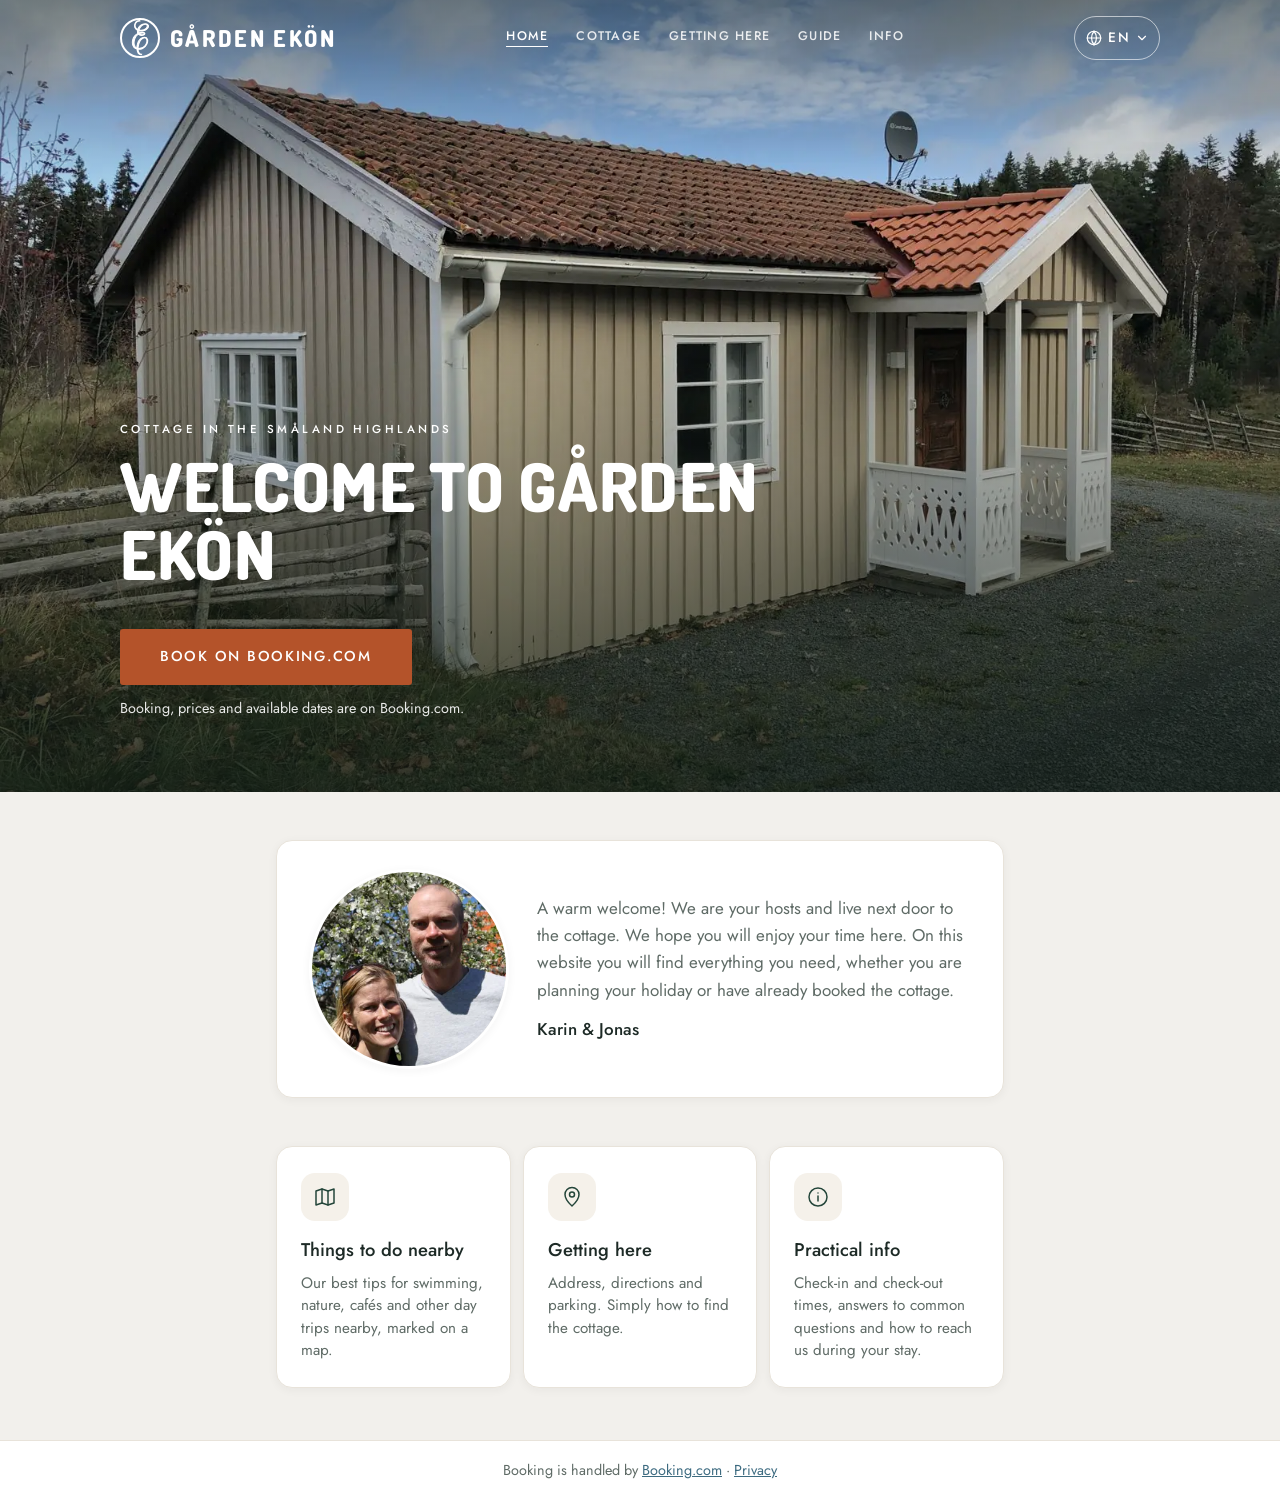
==== index.html @ 1f25e827 "Språket i adressen, sidbeskrivningar och sitemap för sökmotorer - Sidorna visar språket som står i a" ====
<!doctype html>
<html lang="sv">
<head>
  <meta charset="utf-8">
  <meta name="viewport" content="width=device-width, initial-scale=1">
  <title data-t="hem.titel">Gården Ekön – Välkommen</title>
  <meta name="description" content="Renoverad stuga på 44 m² för upp till 4 gäster utanför Forserum, mellan Jönköping och Nässjö på småländska höglandet. Boka via Booking.com." data-t-content="hem.beskrivning">
  <meta property="og:type" content="website">
  <meta property="og:site_name" content="Gården Ekön">
  <meta property="og:title" content="Gården Ekön – Välkommen">
  <meta property="og:description" content="Renoverad stuga på 44 m² för upp till 4 gäster utanför Forserum, mellan Jönköping och Nässjö på småländska höglandet. Boka via Booking.com.">
  <meta property="og:url" content="https://jedijonas.github.io/garden-ekon/">
  <meta property="og:image" content="https://jedijonas.github.io/garden-ekon/bilder/stugan/framsida-liten.jpg">
  <meta property="og:image:width" content="800">
  <meta property="og:image:height" content="600">
  <meta property="og:locale" content="sv_SE">
  <meta name="twitter:card" content="summary_large_image">
  <script type="application/ld+json">
  {
    "@context": "https://schema.org",
    "@type": "LodgingBusiness",
    "name": "Gården Ekön",
    "url": "https://jedijonas.github.io/garden-ekon/",
    "image": "https://jedijonas.github.io/garden-ekon/bilder/stugan/framsida.jpg",
    "description": "Renoverad stuga på 44 m² för upp till 4 gäster utanför Forserum, mellan Jönköping och Nässjö på småländska höglandet. Boka via Booking.com.",
    "address": {
      "@type": "PostalAddress",
      "streetAddress": "Ekön 2",
      "postalCode": "571 97",
      "addressLocality": "Forserum",
      "addressCountry": "SE"
    },
    "sameAs": ["https://www.booking.com/hotel/se/ekon-2.sv.html"]
  }
  </script>
  <meta name="theme-color" content="#ffffff" media="(prefers-color-scheme: light)">
  <meta name="theme-color" content="#1b211e" media="(prefers-color-scheme: dark)">
  <link rel="preload" href="fonts/dosis/dosis-latin-800-normal.woff2" as="font" type="font/woff2" crossorigin>
  <link rel="preload" href="fonts/jost/jost-latin-400-normal.woff2" as="font" type="font/woff2" crossorigin>
  <link rel="preload" href="bilder/stugan/framsida-mobil.webp" as="image" type="image/webp" media="(max-width: 799px)">
  <link rel="preload" href="bilder/stugan/framsida.webp" as="image" type="image/webp" media="(min-width: 800px)">
  <link rel="stylesheet" href="css/style.css">
  <script src="js/texter.js" defer></script>
  <script src="js/sprak.js" defer></script>
  <script src="js/offline.js" defer></script>
</head>
<body class="startsida">
  <header class="sidhuvud">
    <a class="logga" href="index.html"><span class="monogram" aria-hidden="true">E</span><span class="ordmarke"><span data-t="sajt.namn">Gården Ekön</span></span></a>
    <nav class="huvudmeny" data-t-aria="meny.namn" aria-label="Meny">
      <ul>
        <li><a href="index.html" aria-current="page"><svg class="ikon" viewBox="0 0 24 24" aria-hidden="true"><path d="M3 11l9-7 9 7"/><path d="M5 9.5V20h14V9.5"/><path d="M10 20v-6h4v6"/></svg><span data-t="meny.hem">Hem</span></a></li>
        <li><a href="stugan.html"><svg class="ikon" viewBox="0 0 24 24" aria-hidden="true"><path d="M2 19V6"/><path d="M2 15h20v4"/><path d="M22 19v-5a3 3 0 0 0-3-3h-8v4"/><circle cx="6.5" cy="11.5" r="1.8"/></svg><span data-t="meny.stugan">Stugan</span></a></li>
        <li><a href="hitta-hit.html"><svg class="ikon" viewBox="0 0 24 24" aria-hidden="true"><path d="M12 21s-7-6.2-7-11.5a7 7 0 0 1 14 0C19 14.8 12 21 12 21z"/><circle cx="12" cy="9.5" r="2.5"/></svg><span data-t="meny.hitta">Hitta hit</span></a></li>
        <li><a href="guide.html"><svg class="ikon" viewBox="0 0 24 24" aria-hidden="true"><path d="M9 4 3 6v14l6-2 6 2 6-2V4l-6 2-6-2z"/><path d="M9 4v14"/><path d="M15 6v14"/></svg><span data-t="meny.guide">Guide</span></a></li>
        <li><a href="info.html"><svg class="ikon" viewBox="0 0 24 24" aria-hidden="true"><circle cx="12" cy="12" r="9"/><path d="M12 11v5"/><path d="M12 8h.01"/></svg><span data-t="meny.info">Info</span></a></li>
      </ul>
    </nav>
    <div class="sprakmeny">
      <button type="button" class="sprakknapp" aria-expanded="false" aria-controls="sprakpanel" data-t-aria="sprak.val" aria-label="Välj språk">
        <svg class="ikon" viewBox="0 0 24 24" aria-hidden="true"><circle cx="12" cy="12" r="9"/><path d="M3 12h18"/><path d="M12 3a14 14 0 0 1 0 18"/><path d="M12 3a14 14 0 0 0 0 18"/></svg>
        <span class="sprakkod">SV</span>
        <svg class="ikon pil" viewBox="0 0 24 24" aria-hidden="true"><path d="M6 9l6 6 6-6"/></svg>
      </button>
      <ul class="sprakpanel" id="sprakpanel" hidden>
        <li><button type="button" data-sprak="sv" lang="sv">Svenska<span class="kod" aria-hidden="true">SV</span></button></li>
        <li><button type="button" data-sprak="en" lang="en">English<span class="kod" aria-hidden="true">EN</span></button></li>
        <li><button type="button" data-sprak="de" lang="de">Deutsch<span class="kod" aria-hidden="true">DE</span></button></li>
        <li><button type="button" data-sprak="nl" lang="nl">Nederlands<span class="kod" aria-hidden="true">NL</span></button></li>
        <li><button type="button" data-sprak="da" lang="da">Dansk<span class="kod" aria-hidden="true">DA</span></button></li>
      </ul>
    </div>
  </header>

  <section class="hjalte">
    <div class="hjalte-text">
      <p class="overrubrik" data-t="hem.overrubrik">Stuga på småländska höglandet</p>
      <h1 data-t="hem.rubrik">Välkommen till Gården Ekön</h1>
      <a class="knapp knapp-boka" href="https://www.booking.com/hotel/se/ekon-2.sv.html" target="_blank" rel="noopener" data-t="hem.boka">Boka på Booking.com</a>
      <p class="liten-text" data-t="hem.boka.info">Bokning, priser och lediga datum finns på Booking.com.</p>
    </div>
  </section>

  <main>
    <section class="valkomst">
      <picture class="valkomst-foto"><source type="image/webp" srcset="bilder/vardarna/vardarna-280.webp 280w, bilder/vardarna/vardarna-400.webp 400w" sizes="(min-width: 800px) 200px, 180px"><img src="bilder/vardarna/vardarna.jpg" width="400" height="400" loading="lazy" decoding="async" alt="Karin och Jonas under ett blommande äppelträd" data-t-alt="hem.valkomst.bild"></picture>
      <div class="valkomst-text">
        <p data-t="hem.halsning">Varmt välkommen hit! Vi är dina värdar och bor granne med stugan. Vi hoppas att du kommer att trivas här. På den här webbplatsen hittar du allt du behöver, oavsett om du planerar din semester eller redan har bokat stugan.</p>
        <p class="valkomst-namn">Karin &amp; Jonas</p>
      </div>
    </section>

    <ul class="genvagar">
      <li><a href="guide.html"><svg class="ikon" viewBox="0 0 24 24" aria-hidden="true"><path d="M9 4 3 6v14l6-2 6 2 6-2V4l-6 2-6-2z"/><path d="M9 4v14"/><path d="M15 6v14"/></svg><strong data-t="hem.genvag.guide">Tips i närheten</strong><span data-t="hem.genvag.guide.text">Våra bästa tips på bad, natur, fika och andra utflykter i närheten, utmärkta på en karta.</span></a></li>
      <li><a href="hitta-hit.html"><svg class="ikon" viewBox="0 0 24 24" aria-hidden="true"><path d="M12 21s-7-6.2-7-11.5a7 7 0 0 1 14 0C19 14.8 12 21 12 21z"/><circle cx="12" cy="9.5" r="2.5"/></svg><strong data-t="hem.genvag.hitta">Hitta hit</strong><span data-t="hem.genvag.hitta.text">Adress, vägbeskrivning och parkering. Hur du hittar till stugan helt enkelt.</span></a></li>
      <li><a href="info.html"><svg class="ikon" viewBox="0 0 24 24" aria-hidden="true"><circle cx="12" cy="12" r="9"/><path d="M12 11v5"/><path d="M12 8h.01"/></svg><strong data-t="hem.genvag.info">Praktisk info</strong><span data-t="hem.genvag.info.text">Tider för in- och utcheckning, svar på vanliga frågor och hur du når oss under vistelsen.</span></a></li>
    </ul>
  </main>

  <footer class="sidfot">
    <p><span data-t="sidfot.boka">Bokning sker via</span> <a href="https://www.booking.com/hotel/se/ekon-2.sv.html" target="_blank" rel="noopener">Booking.com</a> · <a href="integritet.html" data-t="sidfot.integritet">Integritet</a></p>
  </footer>
</body>
</html>
---- css/style.css ----
/* Gården Ekön – gemensam stil. Mobilen först: grundstilen gäller små skärmar,
   @media-reglerna längst ner anpassar för större skärmar och mörkt läge. */

/* Typsnitt: Dosis för huvudrubriker (h1, h2) och logga, Rouge Script för E:et i loggan, Jost för brödtext.
   Alla har SIL Open Font License (se OFL.txt i varje mapp under fonts) och ligger på sajten själv,
   de hämtas inte från någon annan tjänst. */
@font-face { font-family: "Rouge Script"; src: url("../fonts/rouge-script/rouge-script-latin-400-normal.woff2") format("woff2"); font-weight: 400; font-style: normal; font-display: swap; }
@font-face { font-family: "Dosis"; src: url("../fonts/dosis/dosis-latin-800-normal.woff2") format("woff2"); font-weight: 800; font-style: normal; font-display: swap; }
@font-face { font-family: "Jost"; src: url("../fonts/jost/jost-latin-300-normal.woff2") format("woff2"); font-weight: 300; font-style: normal; font-display: swap; }
@font-face { font-family: "Jost"; src: url("../fonts/jost/jost-latin-400-normal.woff2") format("woff2"); font-weight: 400; font-style: normal; font-display: swap; }
@font-face { font-family: "Jost"; src: url("../fonts/jost/jost-latin-500-normal.woff2") format("woff2"); font-weight: 500; font-style: normal; font-display: swap; }

:root {
  /* Sidans bakgrund är svagt grå i ljust läge, så att vita ytor som sidhuvudet,
     korten och frågorna syns som egna rutor. */
  --bakgrund: #f2f0ec;
  --yta: #ffffff;
  --yta-tonad: #f5f1ea;
  --text: #1d2a26;
  --text-svag: #5f6b66;
  --skog: #24463a;
  --skog-mork: #1a342b;
  --sjo: #3d6b80;
  --boka: #b4532a;
  --boka-mork: #93401e;
  --kant: #e8e3da;
  --platshallare: #fff3cf;
  --platshallare-kant: #c9a43a;
  --platshallare-text: #5c4708;
  --radie: 6px;
  --radie-liten: 4px;
  --skugga: 0 2px 10px rgba(31, 38, 34, 0.05);
  --huvud-hojd: 60px;
  --nav-hojd: 68px;
  --text-font: "Jost", system-ui, -apple-system, "Segoe UI", Roboto, Helvetica, Arial, sans-serif;
  --rubrik-font: "Dosis", "Jost", system-ui, sans-serif;
  color-scheme: light dark;
}

/* Mörkt läge följer mobilens inställning automatiskt */
@media (prefers-color-scheme: dark) {
  :root {
    --bakgrund: #121614;
    --yta: #1b211e;
    --yta-tonad: #232a26;
    --text: #e6ebe8;
    --text-svag: #a2aca6;
    --skog: #7fbf9c;
    --skog-mork: #a8d8bd;
    --sjo: #8cc0d6;
    --boka: #c9602f;
    --boka-mork: #b4532a;
    --kant: #2c3430;
    --platshallare: #3a3219;
    --platshallare-kant: #9b8230;
    --platshallare-text: #f2dfa6;
    --skugga: 0 4px 16px rgba(0, 0, 0, 0.4);
    }
}

* { box-sizing: border-box; }

html { -webkit-text-size-adjust: 100%; }

body {
  margin: 0;
  min-height: 100vh;
  display: flex;
  flex-direction: column;
  background: var(--bakgrund);
  color: var(--text);
  font-family: var(--text-font);
  font-size: 17px;
  line-height: 1.6;
  /* plats för bottenmenyn i mobilen */
  padding-bottom: calc(var(--nav-hojd) + env(safe-area-inset-bottom));
}

/* Dosis används bara för h1 och h2. Mindre rubriker och fetstil skrivs med Jost. */
h1, h2 {
  font-family: var(--rubrik-font);
  font-weight: 800;
  line-height: 1.15;
  color: var(--text);
}
h1 {
  font-size: clamp(2.1rem, 9vw, 3.2rem);
  line-height: 1.02;
  text-transform: uppercase;
  letter-spacing: 0.01em;
  margin: 0.1em 0 0.4em;
}
h2 { font-size: 1.5rem; margin: 1.8em 0 0.5em; }
h3 { font-size: 1.2rem; font-weight: 500; line-height: 1.25; color: var(--text); margin: 1.2em 0 0.3em; }

a { color: var(--sjo); }

img { max-width: 100%; height: auto; }

.ikon {
  width: 24px;
  height: 24px;
  flex: 0 0 auto;
  fill: none;
  stroke: currentColor;
  stroke-width: 1.5;
  stroke-linecap: round;
  stroke-linejoin: round;
}

/* ---------- Sidhuvud (följer med när man skrollar) ---------- */

.sidhuvud {
  position: sticky;
  top: 0;
  z-index: 1001;
  display: flex;
  align-items: center;
  justify-content: space-between;
  gap: 12px;
  height: var(--huvud-hojd);
  padding: 0 16px;
  background: var(--yta);
  /* Kantlinjen ritas som skugga så att den inte tar plats. Då hamnar loggan
     på exakt samma ställe på alla sidor och sidhuvudet hoppar inte. */
  box-shadow: 0 1px 0 var(--kant);
}

.logga {
  display: flex;
  align-items: center;
  gap: 10px;
  /* Skogsgrön: mörkgrön i ljust läge, ljusgrön i mörkt läge (vit på fotot på startsidan) */
  color: var(--skog);
  text-decoration: none;
  white-space: nowrap;
}
.monogram {
  display: grid;
  place-items: center;
  width: 40px;
  height: 40px;
  flex: 0 0 auto;
  border: 2px solid currentColor;
  border-radius: 50%;
  font-family: "Rouge Script", cursive;
  font-weight: 400;
  font-size: 2.1rem;
  line-height: 1;
  /* Typsnittet finns bara i en tjocklek. En tunn kant runt E:et gör det fetare
     utan att en ny typsnittsfil behöver laddas. */
  -webkit-text-stroke: 1px currentColor;
  /* Rouge Script-E:et ritas lite till vänster om sin egen ruta. Lite luft till vänster
     flyttar det drygt en pixel åt höger, så att det hamnar mitt i cirkeln. */
  padding-left: 2.5px;
}
.ordmarke {
  font-family: var(--rubrik-font);
  font-weight: 800;
  /* Namnet fyller hela ytan bredvid ringen, ungefär lika högt som ringen */
  font-size: 1.45rem;
  letter-spacing: 0.1em;
  line-height: 1;
  text-transform: uppercase;
}
/* Riktigt smala mobiler: lite mindre namn så att språkknappen får plats */
@media (max-width: 359px) {
  .ordmarke { font-size: 1.1rem; letter-spacing: 0.06em; }
}

/* Språkmeny: en knapp med jordglob och valt språk. Ett tryck öppnar en lista
   med alla språk, skrivna på sitt eget språk. */
.sprakmeny { position: relative; flex: 0 0 auto; }
.sprakknapp {
  display: flex;
  align-items: center;
  gap: 5px;
  min-height: 44px;
  padding: 0 10px;
  border: 1px solid var(--kant);
  border-radius: 999px;
  background: transparent;
  color: var(--text);
  font: inherit;
  font-size: 0.85rem;
  font-weight: 500;
  letter-spacing: 0.1em;
  cursor: pointer;
}
.sprakknapp .ikon { width: 18px; height: 18px; stroke-width: 1.6; }
.sprakknapp .pil { width: 14px; height: 14px; stroke-width: 2; transform-box: fill-box; transform-origin: center; }
.sprakknapp[aria-expanded="true"] .pil { transform: rotate(180deg); }
.sprakpanel {
  position: absolute;
  right: 0;
  top: calc(100% + 8px);
  min-width: 210px;
  margin: 0;
  padding: 6px;
  list-style: none;
  background: var(--yta);
  border-radius: var(--radie);
  border: 1px solid var(--kant);
  box-shadow: 0 8px 28px rgba(0, 0, 0, 0.18);
}
.sprakpanel[hidden] { display: none; }
.sprakpanel button {
  display: flex;
  width: 100%;
  align-items: center;
  justify-content: space-between;
  gap: 16px;
  min-height: 48px;
  padding: 0 14px;
  border: 0;
  border-radius: var(--radie-liten);
  background: transparent;
  color: var(--text);
  font: inherit;
  font-size: 1rem;
  text-align: left;
  cursor: pointer;
}
.sprakpanel .kod { font-size: 0.75rem; letter-spacing: 0.12em; color: var(--text-svag); }
.sprakpanel button[aria-current="true"] { background: var(--yta-tonad); color: var(--skog); font-weight: 500; }
.sprakpanel button[aria-current="true"] .kod::before { content: "\2713\00a0\00a0"; color: var(--skog); }

/* ---------- Meny: flikrad längst ner i mobilen, i sidhuvudet på stor skärm ---------- */

.huvudmeny {
  position: fixed;
  left: 0;
  right: 0;
  bottom: 0;
  z-index: 1000;
  background: var(--yta);
  border-top: 1px solid var(--kant);
  box-shadow: 0 -2px 12px rgba(31, 38, 34, 0.06);
  padding-bottom: env(safe-area-inset-bottom);
}
.huvudmeny ul {
  display: flex;
  margin: 0;
  padding: 0 4px;
  list-style: none;
}
.huvudmeny li { flex: 1; min-width: 0; }
.huvudmeny a {
  display: flex;
  flex-direction: column;
  align-items: center;
  justify-content: center;
  gap: 3px;
  height: var(--nav-hojd);
  padding: 0 2px;
  text-align: center;
  font-size: 0.66rem;
  font-weight: 500;
  letter-spacing: 0.1em;
  text-transform: uppercase;
  line-height: 1.15;
  color: var(--text-svag);
  text-decoration: none;
}
.huvudmeny a .ikon { width: 24px; height: 24px; }
.huvudmeny a span { padding-bottom: 2px; border-bottom: 1.5px solid transparent; }
.huvudmeny a[aria-current="page"] { color: var(--text); }
.huvudmeny a[aria-current="page"] span { border-bottom-color: currentColor; }

/* ---------- Innehåll ---------- */

main {
  flex: 1;
  width: 100%;
  max-width: 760px;
  margin: 0 auto;
  padding: 24px 16px 32px;
  animation: tona-in 0.3s ease;
}

@keyframes tona-in {
  from { opacity: 0; transform: translateY(6px); }
  to { opacity: 1; transform: none; }
}

.ingress {
  font-size: 1.12rem;
  color: var(--text-svag);
  max-width: 60ch;
}

.kort {
  background: var(--yta);
  border: 1px solid var(--kant);
  border-radius: var(--radie);
  padding: 20px;
  margin: 14px 0;
  box-shadow: var(--skugga);
}

/* Platshållare: text som Jonas ska byta ut. Syns tydligt med flit. */
.platshallare {
  background: var(--platshallare);
  color: var(--platshallare-text);
  border: 1px dashed var(--platshallare-kant);
  border-radius: var(--radie-liten);
  padding: 10px 14px;
  font-style: italic;
}

.bildplats {
  display: flex;
  align-items: center;
  justify-content: center;
  aspect-ratio: 4 / 3;
  background: var(--platshallare);
  border: 1px dashed var(--platshallare-kant);
  border-radius: var(--radie);
  color: var(--platshallare-text);
  font-style: italic;
  text-align: center;
  padding: 12px;
}
.bildgalleri {
  display: grid;
  grid-template-columns: 1fr 1fr;
  gap: 10px;
}
.bildgalleri a { display: block; }
.bildgalleri picture { display: contents; }
.bildgalleri img {
  display: block;
  width: 100%;
  height: 100%;
  aspect-ratio: 4 / 3;
  object-fit: cover;
  border-radius: var(--radie);
}
/* Första bilden (framsidan) visas stor. */
.bildgalleri a:first-child { grid-column: 1 / -1; }
/* ---------- Bildvisare (stugsidan) ---------- */

.bildvisare {
  width: 100%;
  height: 100%;
  max-width: none;
  max-height: none;
  margin: 0;
  padding: 0;
  border: 0;
  background: rgba(10, 12, 11, 0.94);
  color: #fff;
  /* Svep hanteras av bildvisaren, inte av webbläsaren (t.ex. "bakåt"). */
  overscroll-behavior: contain;
  touch-action: pinch-zoom;
}
.bildvisare::backdrop { background: rgba(10, 12, 11, 0.94); }
.bildvisare[open] { display: flex; flex-direction: column; }
html.bildvisare-oppen { overflow: hidden; overscroll-behavior-x: none; }
.bildvisare-yta {
  flex: 1;
  min-height: 0;
  display: flex;
  align-items: center;
  justify-content: center;
  padding: 64px 12px 8px;
}
.bildvisare-bild {
  max-width: 100%;
  max-height: 100%;
  object-fit: contain;
  border-radius: var(--radie-liten);
  user-select: none;
}
.bildvisare-info {
  margin: 0;
  padding: 8px 16px calc(20px + env(safe-area-inset-bottom));
  text-align: center;
  font-size: 0.95rem;
  color: rgba(255, 255, 255, 0.85);
}
.bildvisare-raknare { font-weight: 700; margin-right: 6px; }
.bildvisare-knapp {
  position: absolute;
  display: flex;
  align-items: center;
  justify-content: center;
  width: 48px;
  height: 48px;
  padding: 0;
  border: 0;
  border-radius: 50%;
  background: rgba(255, 255, 255, 0.14);
  color: #fff;
  cursor: pointer;
}
.bildvisare-knapp:hover { background: rgba(255, 255, 255, 0.26); }
.bildvisare-knapp svg {
  width: 24px;
  height: 24px;
  fill: none;
  stroke: currentColor;
  stroke-width: 2.2;
  stroke-linecap: round;
  stroke-linejoin: round;
}
.bildvisare-stang { top: calc(10px + env(safe-area-inset-top)); right: 10px; }
.bildvisare-foregaende,
.bildvisare-nasta { top: 50%; transform: translateY(-50%); }
.bildvisare-foregaende { left: 8px; }
.bildvisare-nasta { right: 8px; }

.bildtips {
  margin-top: -4px;
}

/* ---------- Knappar ---------- */

.knapp {
  display: inline-flex;
  align-items: center;
  justify-content: center;
  min-height: 48px;
  padding: 12px 22px;
  border-radius: 3px;
  border: 0;
  background: var(--skog);
  color: var(--yta);
  font: inherit;
  font-size: 0.85rem;
  font-weight: 500;
  letter-spacing: 0.12em;
  text-transform: uppercase;
  text-align: center;
  text-decoration: none;
  cursor: pointer;
  transition: background 0.15s, transform 0.1s;
}
.knapp:hover { background: var(--skog-mork); }
.knapp:active { transform: scale(0.98); }

.knapp-boka {
  display: flex;
  width: 100%;
  min-height: 56px;
  font-size: 0.9rem;
  background: var(--boka);
  color: #fff;
}
.knapp-boka:hover { background: var(--boka-mork); }
.boka-rad { margin: 32px 0 24px; }

.knapp-sekundar {
  background: transparent;
  color: var(--skog);
  border: 2px solid var(--skog);
}
.knapp-sekundar:hover { background: var(--yta-tonad); }

.liten-text {
  font-family: var(--text-font);
  font-weight: 400;
  font-size: 0.9rem;
  color: var(--text-svag);
}

/* ---------- Startsidan ---------- */

/* Sidhuvudet ligger ovanpå fotot, med vit text. */
.startsida .sidhuvud {
  position: absolute;
  left: 0;
  right: 0;
  background: none;
  box-shadow: none;
}
.startsida .logga,
.startsida .sprakknapp { color: #fff; border-color: rgba(255, 255, 255, 0.6); }

.hjalte {
  display: flex;
  flex-direction: column;
  justify-content: flex-end;
  min-height: 88vh;
  min-height: 88svh;
  padding: 110px 20px 40px;
  color: #fff;
  background:
    linear-gradient(180deg, rgba(15, 26, 21, 0.5) 0%, rgba(15, 26, 21, 0) 28%, rgba(15, 26, 21, 0.25) 50%, rgba(15, 26, 21, 0.8) 100%),
    url("../bilder/stugan/framsida-mobil.jpg") 60% center / cover no-repeat,
    #50737e;
  /* Mobilen får en mindre, stående bild i WebP. Webbläsare som inte förstår
     image-set() hoppar över raden och använder JPG-bilden ovan. */
  background-image:
    linear-gradient(180deg, rgba(15, 26, 21, 0.5) 0%, rgba(15, 26, 21, 0) 28%, rgba(15, 26, 21, 0.25) 50%, rgba(15, 26, 21, 0.8) 100%),
    image-set(url("../bilder/stugan/framsida-mobil.webp") type("image/webp"), url("../bilder/stugan/framsida-mobil.jpg") type("image/jpeg"));
}
.hjalte-text { width: 100%; max-width: 1040px; margin: 0 auto; }
.hjalte h1 { color: #fff; margin: 0.2em 0 0.6em; font-size: clamp(2.4rem, 11vw, 4.2rem); }
.overrubrik {
  margin: 0;
  font-size: 0.72rem;
  font-weight: 500;
  letter-spacing: 0.3em;
  text-transform: uppercase;
}
.hjalte .liten-text { color: rgba(255, 255, 255, 0.9); margin: 12px 0 0; }

/* Hälsningen från värdarna: vitt kort med rund bild. I mobilen hänger
   bilden över kortets överkant, på datorn står den bredvid texten. */
.valkomst {
  background: var(--yta);
  border: 1px solid var(--kant);
  border-radius: 16px;
  box-shadow: var(--skugga);
  margin: 97px 0 32px; /* lika stort avstånd under som ovanför bilden */
  padding: 0 20px 24px;
  text-align: center;
}
.valkomst-foto {
  display: block;
  width: 180px;
  height: 180px;
  margin: -90px auto 16px;
  border-radius: 50%;
  border: 3px solid var(--yta);
  box-shadow: var(--skugga);
  background: var(--yta-tonad);
  overflow: hidden;
}
/* Bilden förstoras lite och flyttas upp ett par pixlar så att värdarna sitter högre i cirkeln */
.valkomst-foto img { display: block; width: 100%; height: 100%; object-fit: cover; transform: translateY(-3px) scale(1.04); }
.valkomst-text p { margin: 0; color: var(--text-svag); }
.valkomst-text .valkomst-namn { margin-top: 12px; font-weight: 500; color: var(--text); }

.genvagar {
  display: grid;
  gap: 12px;
  margin: 20px 0;
  padding: 0;
  list-style: none;
}
.genvagar a {
  position: relative;
  display: grid;
  grid-template-columns: auto 1fr;
  column-gap: 14px;
  align-items: center;
  padding: 20px 40px 20px 18px;
  background: var(--yta);
  border: 1px solid var(--kant);
  border-radius: 16px;
  box-shadow: var(--skugga);
  color: var(--text);
  text-decoration: none;
  transition: transform 0.15s, box-shadow 0.15s;
}
.genvagar a::after {
  content: "›";
  position: absolute;
  right: 16px;
  top: 50%;
  transform: translateY(-52%);
  font-size: 1.6rem;
  color: var(--text-svag);
}
.genvagar a:hover { transform: translateY(-2px); }
.genvagar .ikon {
  grid-row: span 2;
  width: 48px;
  height: 48px;
  padding: 12px;
  border-radius: 14px;
  background: var(--yta-tonad);
  color: var(--skog);
}
.genvagar strong {
  font-size: 1.15rem;
  font-weight: 500;
}
.genvagar strong + span { margin-top: 2px; }
.genvagar span { color: var(--text-svag); font-size: 0.95rem; line-height: 1.45; }

/* ---------- Stugan ---------- */

.faciliteter {
  list-style: none;
  padding: 0;
  margin: 12px 0;
  display: grid;
  gap: 8px;
}
.faciliteter li {
  position: relative;
  padding: 12px 14px 12px 44px;
  background: var(--yta);
  border: 1px solid var(--kant);
  border-radius: var(--radie-liten);
}
.faciliteter li::before {
  content: "✓";
  position: absolute;
  left: 12px;
  top: 12px;
  width: 22px;
  height: 22px;
  border-radius: 50%;
  background: var(--yta-tonad);
  color: var(--skog);
  font-size: 0.8rem;
  font-weight: 700;
  line-height: 22px;
  text-align: center;
}

/* ---------- Hitta hit ---------- */

.adress {
  font-size: 1.2rem;
  font-weight: 400;
  margin: 0 0 14px;
}

/* ---------- Info / vanliga frågor ---------- */

details {
  background: var(--yta);
  border: 1px solid var(--kant);
  border-radius: var(--radie);
  margin: 10px 0;
  box-shadow: var(--skugga);
}
summary {
  display: flex;
  align-items: center;
  justify-content: space-between;
  gap: 12px;
  padding: 14px 16px;
  min-height: 52px;
  font-weight: 500;
  cursor: pointer;
  list-style: none;
}
summary::-webkit-details-marker { display: none; }
summary::after {
  content: "+";
  flex: 0 0 auto;
  font-size: 1.4rem;
  font-weight: 400;
  color: var(--skog);
  transition: transform 0.2s;
}
details[open] summary::after { transform: rotate(45deg); }
details > :not(summary) { margin: 0 16px 16px; }

/* ---------- Guiden ---------- */

.filter {
  display: flex;
  gap: 8px;
  overflow-x: auto;
  margin: 0 -16px;
  padding: 4px 16px 12px;
  scrollbar-width: none;
}
.filter::-webkit-scrollbar { display: none; }
.filter button {
  flex: 0 0 auto;
  min-height: 44px;
  padding: 8px 16px;
  border-radius: 999px;
  border: 1px solid var(--kant);
  background: var(--yta);
  color: var(--text);
  font: inherit;
  font-size: 0.95rem;
  font-weight: 500;
  cursor: pointer;
}
.filter button[aria-pressed="true"] {
  background: var(--skog);
  border-color: var(--skog);
  color: var(--yta);
}

#karta {
  height: 55vh;
  min-height: 280px;
  max-height: 480px;
  border-radius: var(--radie);
  border: 1px solid var(--kant);
  box-shadow: var(--skugga);
  background: #e6e2d6;
  position: relative;
}

/* Tipsrutan "Använd två fingrar …" som visas över kartan i mobilen */
.karta-tips {
  position: absolute;
  inset: 0;
  z-index: 1000;
  display: flex;
  align-items: center;
  justify-content: center;
  padding: 16px;
  text-align: center;
  font-size: 1.05rem;
  font-weight: 600;
  color: #fff;
  background: rgba(20, 30, 25, 0.55);
  opacity: 0;
  transition: opacity 0.3s;
  pointer-events: none;
}
.karta-tips.synlig { opacity: 1; }

.platslista {
  list-style: none;
  padding: 0;
  margin: 0;
}
.plats h3 { margin-top: 6px; }
.plats .fakta {
  display: flex;
  flex-wrap: wrap;
  gap: 4px 16px;
  font-size: 0.9rem;
  color: var(--text-svag);
  margin: 6px 0 14px;
}
/* Vägbeskrivning överst i full bredd, övriga knappar två och två under.
   Samma upplägg på alla språk, oavsett hur långa texterna är. */
.plats .knappar {
  display: grid;
  grid-template-columns: 1fr 1fr;
  gap: 8px;
}
.plats .knappar .knapp { padding-left: 8px; padding-right: 8px; letter-spacing: 0.06em; }
.plats .knappar .knapp:first-child,
.plats .knappar .knapp:last-child:nth-child(even) { grid-column: 1 / -1; }

.etikett {
  display: inline-block;
  font-size: 0.75rem;
  font-weight: 600;
  padding: 3px 10px;
  border-radius: 999px;
  background: var(--yta-tonad);
  color: var(--skog-mork);
  margin: 0 4px 4px 0;
}
.etikett-exempel {
  background: var(--platshallare);
  color: var(--platshallare-text);
  border: 1px dashed var(--platshallare-kant);
}

.meddelande {
  padding: 16px;
  text-align: center;
  color: var(--text-svag);
}

/* Popup i kartan (kartan är alltid ljus) */
.leaflet-popup-content { font-family: var(--text-font); font-size: 15px; color: #1f2622; }
.leaflet-popup-content strong { display: block; font-size: 18px; line-height: 1.3; margin-bottom: 10px; }
.leaflet-popup-content .knapp { min-height: 40px; padding: 8px 14px; margin-top: 8px; background: #2f5a45; color: #fff; }
.leaflet-popup-content .knapp-sekundar { background: transparent; color: #2f5a45; border: 2px solid #2f5a45; }
.popup-knappar { display: flex; flex-direction: column; min-width: 190px; }
.popup-knappar .knapp { width: 100%; }

/* Platsen man kom till via "Visa i listan" lyser upp en kort stund */
.plats { scroll-margin-top: 80px; transition: box-shadow 0.4s; }
.plats.markerad { box-shadow: 0 0 0 3px var(--skog); }

/* ---------- Sidfot ---------- */

.sidfot {
  background: var(--yta);
  border-top: 1px solid var(--kant);
  font-size: 0.9rem;
  color: var(--text-svag);
  text-align: center;
}
.sidfot p { max-width: 760px; margin: 0 auto; padding: 18px 16px; }

/* Syns bara för skärmläsare */
.dold {
  position: absolute;
  width: 1px;
  height: 1px;
  overflow: hidden;
  clip: rect(0 0 0 0);
  white-space: nowrap;
}

:focus-visible {
  outline: 3px solid var(--sjo);
  outline-offset: 2px;
}

@media (prefers-reduced-motion: reduce) {
  main { animation: none; }
  * { transition: none !important; }
}

/* ---------- Större skärmar: menyn flyttar upp i sidhuvudet ---------- */

@media (min-width: 800px) {
  body { padding-bottom: 0; }

  .sidhuvud { --huvud-hojd: 76px; padding: 0 max(24px, calc((100% - 1040px) / 2)); }

  .huvudmeny {
    position: static;
    flex: 1;
    background: none;
    border: 0;
    box-shadow: none;
    padding: 0;
  }
  .huvudmeny ul { justify-content: center; gap: 8px; }
  .huvudmeny li { flex: 0 0 auto; }
  .huvudmeny a {
    flex-direction: row;
    height: 44px;
    padding: 0 10px;
    font-size: 0.78rem;
    white-space: nowrap;
  }
  .huvudmeny a .ikon { display: none; }
  .huvudmeny a:hover { color: var(--text); }
  .startsida .huvudmeny a { color: rgba(255, 255, 255, 0.85); }
  .startsida .huvudmeny a:hover,
  .startsida .huvudmeny a[aria-current="page"] { color: #fff; }

  main { padding-top: 40px; }
  .hjalte {
    padding: 120px max(40px, calc((100% - 1040px) / 2)) 72px;
    background-image:
      linear-gradient(180deg, rgba(15, 26, 21, 0.5) 0%, rgba(15, 26, 21, 0) 28%, rgba(15, 26, 21, 0.25) 50%, rgba(15, 26, 21, 0.8) 100%),
      url("../bilder/stugan/framsida.jpg");
    background-image:
      linear-gradient(180deg, rgba(15, 26, 21, 0.5) 0%, rgba(15, 26, 21, 0) 28%, rgba(15, 26, 21, 0.25) 50%, rgba(15, 26, 21, 0.8) 100%),
      image-set(url("../bilder/stugan/framsida.webp") type("image/webp"), url("../bilder/stugan/framsida.jpg") type("image/jpeg"));
    background-position: 0 0, center 55%;
  }
  .hjalte-text { margin: 0; max-width: 760px; }
  .valkomst {
    display: flex;
    align-items: center;
    gap: 28px;
    margin-top: 8px;
    margin-bottom: 48px;
    padding: 28px 32px;
    text-align: left;
  }
  .valkomst-foto { flex: 0 0 200px; width: 200px; height: 200px; margin: 0; }
  .genvagar { grid-template-columns: repeat(3, 1fr); }
  .genvagar a { grid-template-columns: 1fr; align-content: start; row-gap: 6px; height: 100%; padding: 26px 24px; }
  .genvagar a::after { display: none; }
  .genvagar .ikon { grid-row: auto; margin-bottom: 8px; }
  .faciliteter { grid-template-columns: 1fr 1fr; }
  .bildgalleri { grid-template-columns: repeat(3, 1fr); }
  .bildgalleri a:first-child { grid-column: span 2; grid-row: span 2; }
  .knapp-boka { display: inline-flex; width: auto; padding: 16px 40px; }
}
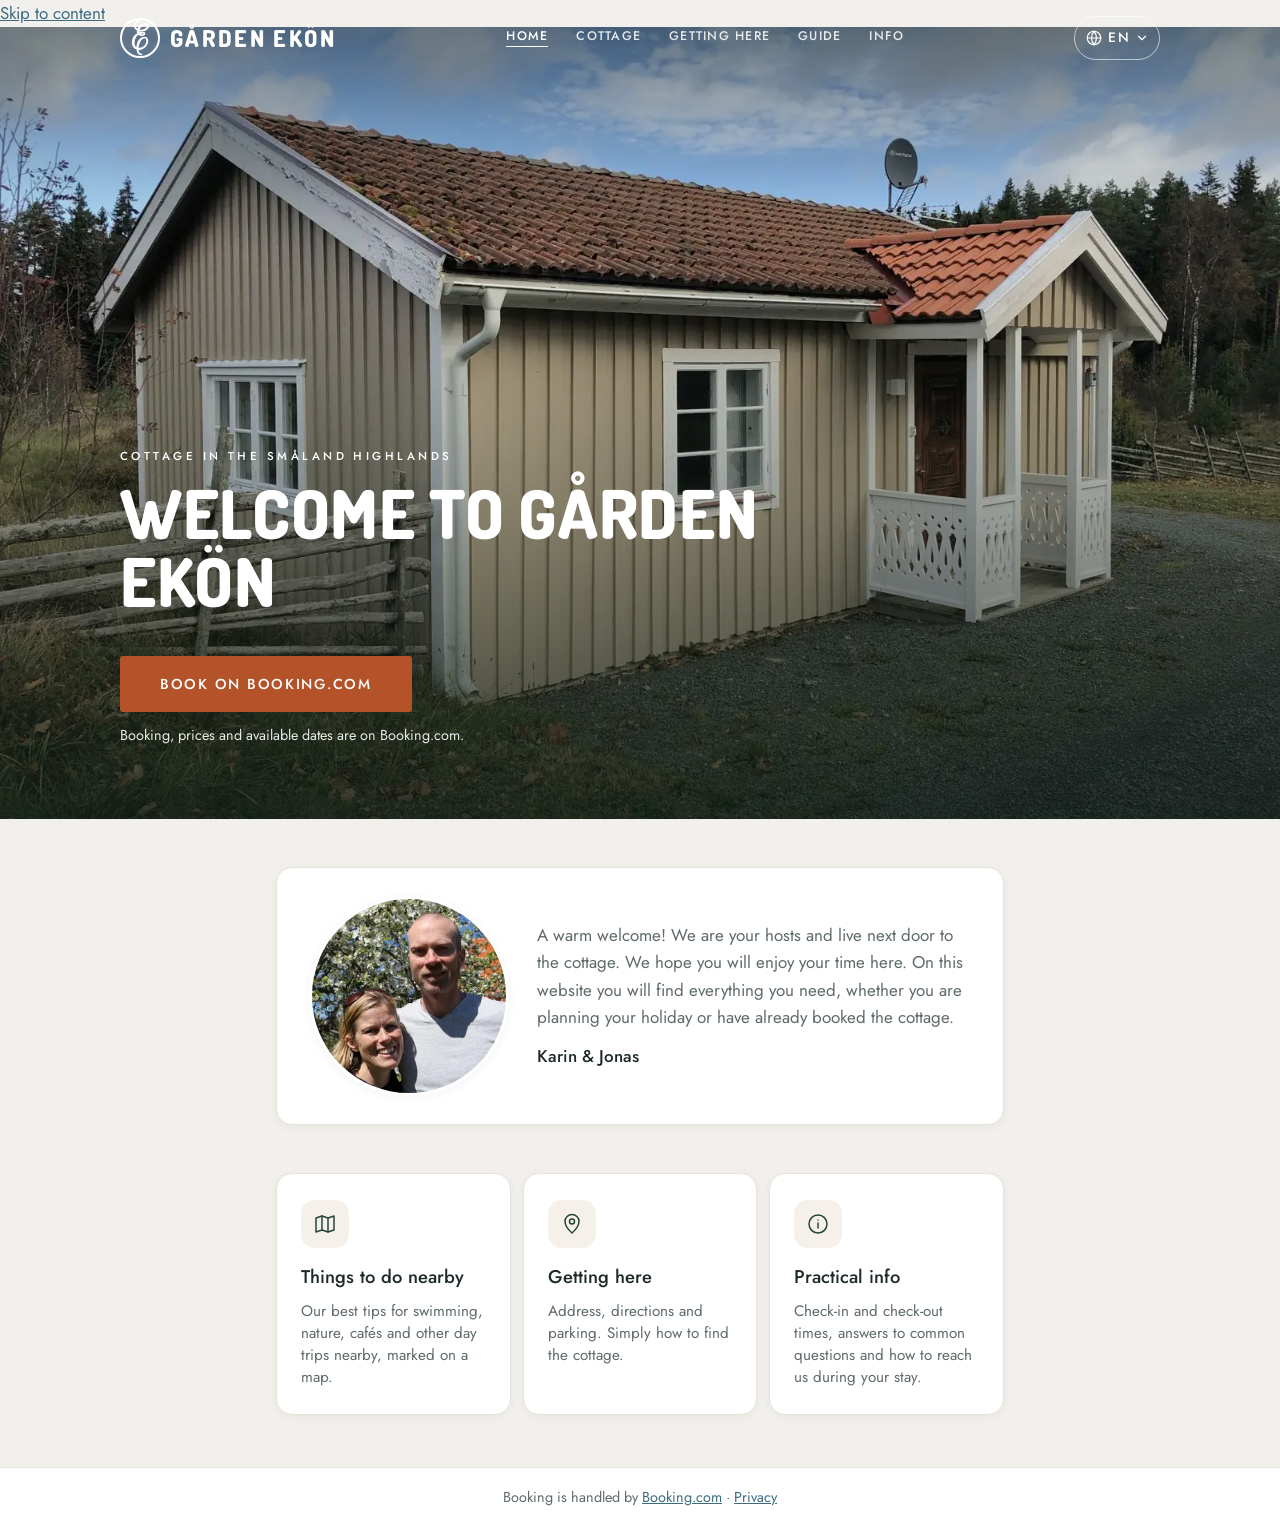
==== commit 3f272e26: "Slå ihop main (språket i adressen) med tillgänglighetsändringarna Båda behålls: interna länkar får s" ====
--- a/index.html
+++ b/index.html
@@ -45,6 +45,7 @@
   <script src="js/offline.js" defer></script>
 </head>
 <body class="startsida">
+  <a class="hoppa" href="#innehall" data-t="hoppa">Hoppa till innehållet</a>
   <header class="sidhuvud">
     <a class="logga" href="index.html"><span class="monogram" aria-hidden="true">E</span><span class="ordmarke"><span data-t="sajt.namn">Gården Ekön</span></span></a>
     <nav class="huvudmeny" data-t-aria="meny.namn" aria-label="Meny">
@@ -57,8 +58,9 @@
       </ul>
     </nav>
     <div class="sprakmeny">
-      <button type="button" class="sprakknapp" aria-expanded="false" aria-controls="sprakpanel" data-t-aria="sprak.val" aria-label="Välj språk">
+      <button type="button" class="sprakknapp" aria-expanded="false" aria-controls="sprakpanel">
         <svg class="ikon" viewBox="0 0 24 24" aria-hidden="true"><circle cx="12" cy="12" r="9"/><path d="M3 12h18"/><path d="M12 3a14 14 0 0 1 0 18"/><path d="M12 3a14 14 0 0 0 0 18"/></svg>
+        <span class="dold" data-t="sprak.val">Välj språk</span>
         <span class="sprakkod">SV</span>
         <svg class="ikon pil" viewBox="0 0 24 24" aria-hidden="true"><path d="M6 9l6 6 6-6"/></svg>
       </button>
@@ -72,7 +74,7 @@
     </div>
   </header>
 
-  <section class="hjalte">
+  <section class="hjalte" id="innehall" tabindex="-1">
     <div class="hjalte-text">
       <p class="overrubrik" data-t="hem.overrubrik">Stuga på småländska höglandet</p>
       <h1 data-t="hem.rubrik">Välkommen till Gården Ekön</h1>
--- a/css/style.css
+++ b/css/style.css
@@ -528,8 +528,7 @@
   background: var(--yta-tonad);
   overflow: hidden;
 }
-/* Bilden förstoras lite och flyttas upp ett par pixlar så att värdarna sitter högre i cirkeln */
-.valkomst-foto img { display: block; width: 100%; height: 100%; object-fit: cover; transform: translateY(-3px) scale(1.04); }
+.valkomst-foto img { display: block; width: 100%; height: 100%; object-fit: cover; }
 .valkomst-text p { margin: 0; color: var(--text-svag); }
 .valkomst-text .valkomst-namn { margin-top: 12px; font-weight: 500; color: var(--text); }
 
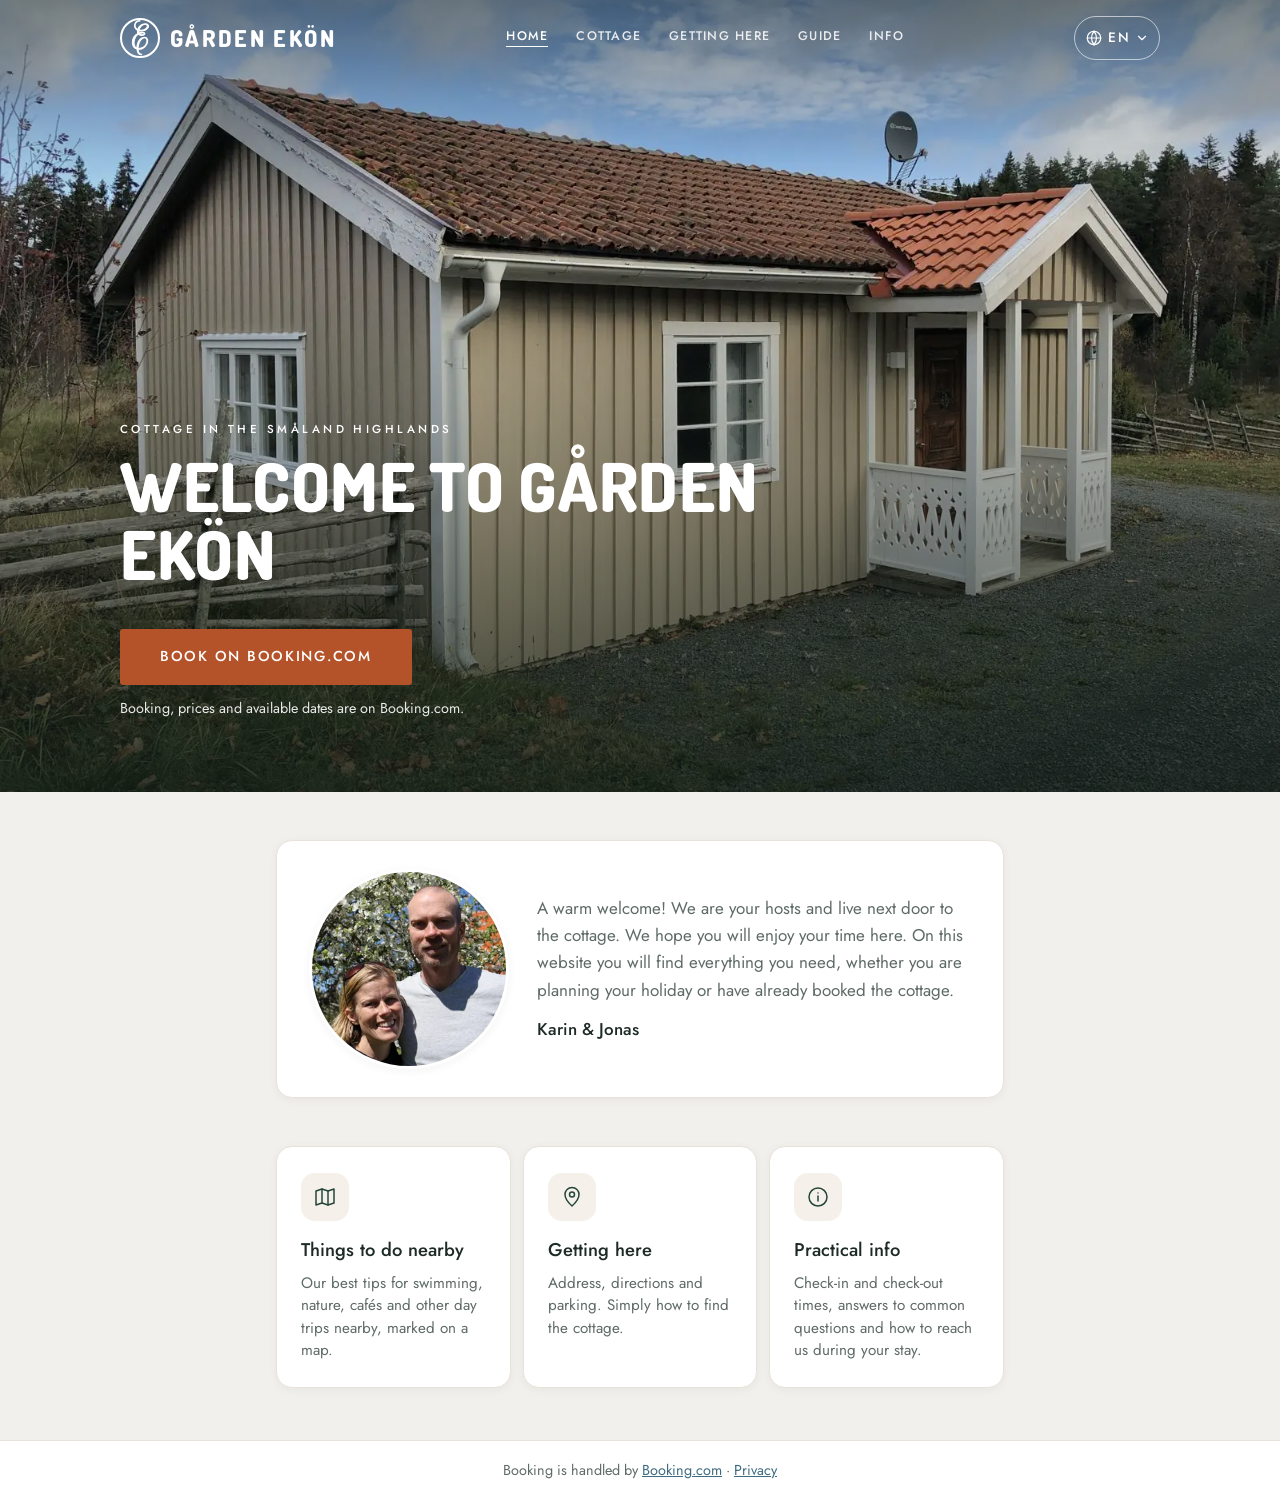
==== commit 575ef9fe: "Rätta fynd från HTML-validering och tillgänglighetstest - Startsidans foto och huvudrubrik ligger nu" ====
--- a/index.html
+++ b/index.html
@@ -74,7 +74,8 @@
     </div>
   </header>
 
-  <section class="hjalte" id="innehall" tabindex="-1">
+  <main id="innehall" tabindex="-1">
+  <section class="hjalte">
     <div class="hjalte-text">
       <p class="overrubrik" data-t="hem.overrubrik">Stuga på småländska höglandet</p>
       <h1 data-t="hem.rubrik">Välkommen till Gården Ekön</h1>
@@ -83,20 +84,21 @@
     </div>
   </section>
 
-  <main>
-    <section class="valkomst">
+  <div class="startsida-innehall">
+    <div class="valkomst">
       <picture class="valkomst-foto"><source type="image/webp" srcset="bilder/vardarna/vardarna-280.webp 280w, bilder/vardarna/vardarna-400.webp 400w" sizes="(min-width: 800px) 200px, 180px"><img src="bilder/vardarna/vardarna.jpg" width="400" height="400" loading="lazy" decoding="async" alt="Karin och Jonas under ett blommande äppelträd" data-t-alt="hem.valkomst.bild"></picture>
       <div class="valkomst-text">
         <p data-t="hem.halsning">Varmt välkommen hit! Vi är dina värdar och bor granne med stugan. Vi hoppas att du kommer att trivas här. På den här webbplatsen hittar du allt du behöver, oavsett om du planerar din semester eller redan har bokat stugan.</p>
         <p class="valkomst-namn">Karin &amp; Jonas</p>
       </div>
-    </section>
+    </div>
 
     <ul class="genvagar">
       <li><a href="guide.html"><svg class="ikon" viewBox="0 0 24 24" aria-hidden="true"><path d="M9 4 3 6v14l6-2 6 2 6-2V4l-6 2-6-2z"/><path d="M9 4v14"/><path d="M15 6v14"/></svg><strong data-t="hem.genvag.guide">Tips i närheten</strong><span data-t="hem.genvag.guide.text">Våra bästa tips på bad, natur, fika och andra utflykter i närheten, utmärkta på en karta.</span></a></li>
       <li><a href="hitta-hit.html"><svg class="ikon" viewBox="0 0 24 24" aria-hidden="true"><path d="M12 21s-7-6.2-7-11.5a7 7 0 0 1 14 0C19 14.8 12 21 12 21z"/><circle cx="12" cy="9.5" r="2.5"/></svg><strong data-t="hem.genvag.hitta">Hitta hit</strong><span data-t="hem.genvag.hitta.text">Adress, vägbeskrivning och parkering. Hur du hittar till stugan helt enkelt.</span></a></li>
       <li><a href="info.html"><svg class="ikon" viewBox="0 0 24 24" aria-hidden="true"><circle cx="12" cy="12" r="9"/><path d="M12 11v5"/><path d="M12 8h.01"/></svg><strong data-t="hem.genvag.info">Praktisk info</strong><span data-t="hem.genvag.info.text">Tider för in- och utcheckning, svar på vanliga frågor och hur du når oss under vistelsen.</span></a></li>
     </ul>
+  </div>
   </main>
 
   <footer class="sidfot">
--- a/css/style.css
+++ b/css/style.css
@@ -48,8 +48,9 @@
     --skog: #7fbf9c;
     --skog-mork: #a8d8bd;
     --sjo: #8cc0d6;
-    --boka: #c9602f;
-    --boka-mork: #b4532a;
+    /* Samma orange som i ljust läge, så att den vita texten får tillräcklig kontrast */
+    --boka: #b4532a;
+    --boka-mork: #93401e;
     --kant: #2c3430;
     --platshallare: #3a3219;
     --platshallare-kant: #9b8230;
@@ -60,7 +61,13 @@
 
 * { box-sizing: border-box; }
 
-html { -webkit-text-size-adjust: 100%; }
+html {
+  -webkit-text-size-adjust: 100%;
+  /* När man flyttar sig med tangentbordet ska det markerade aldrig hamna
+     bakom sidhuvudet eller menyraden längst ner. */
+  scroll-padding-top: calc(var(--huvud-hojd) + 12px);
+  scroll-padding-bottom: calc(var(--nav-hojd) + env(safe-area-inset-bottom) + 12px);
+}
 
 body {
   margin: 0;
@@ -477,6 +484,17 @@
 .startsida .logga,
 .startsida .sprakknapp { color: #fff; border-color: rgba(255, 255, 255, 0.6); }
 
+/* Startsidan: fotot ligger överst i main och går kant i kant. Resten av
+   innehållet får samma bredd som main har på andra sidor. */
+.startsida main { max-width: none; padding: 0; animation: none; }
+.startsida-innehall {
+  width: 100%;
+  max-width: 760px;
+  margin: 0 auto;
+  padding: 24px 16px 32px;
+  animation: tona-in 0.3s ease;
+}
+
 .hjalte {
   display: flex;
   flex-direction: column;
@@ -774,6 +792,22 @@
 
 /* ---------- Sidfot ---------- */
 
+/* Djursiluett längst ner på vissa sidor, stående på sidfotens linje. Den ligger
+   mellan main och sidfoten, så att den hamnar på linjen även på korta sidor.
+   Ren dekoration: dold för skärmläsare (aria-hidden) och går inte att klicka på. */
+.djur {
+  display: flex;
+  justify-content: flex-end;
+  width: 100%;
+  max-width: 760px;
+  margin: 8px auto 0;
+  padding: 0 16px;
+  color: var(--skog);
+  opacity: 0.55;
+  pointer-events: none;
+}
+.djur svg { display: block; max-width: 45%; height: auto; }
+
 .sidfot {
   background: var(--yta);
   border-top: 1px solid var(--kant);
@@ -782,6 +816,23 @@
   text-align: center;
 }
 .sidfot p { max-width: 760px; margin: 0 auto; padding: 18px 16px; }
+
+/* "Hoppa till innehållet": syns bara när man använder tangentbord */
+.hoppa {
+  position: absolute;
+  left: 12px;
+  top: -100px;
+  z-index: 2000;
+  padding: 12px 18px;
+  background: var(--yta);
+  color: var(--text);
+  border-radius: var(--radie-liten);
+  box-shadow: 0 4px 16px rgba(0, 0, 0, 0.25);
+  font-weight: 500;
+}
+.hoppa:focus { top: 12px; }
+/* Dit "Hoppa till innehållet" leder. Får fokus men ingen ram. */
+#innehall:focus { outline: none; }
 
 /* Syns bara för skärmläsare */
 .dold {
@@ -798,8 +849,13 @@
   outline-offset: 2px;
 }
 
+/* Över fotot på startsidan syns en vit fokusram bättre */
+.startsida .logga:focus-visible,
+.startsida .sprakknapp:focus-visible,
+.hjalte :focus-visible { outline-color: #fff; }
+
 @media (prefers-reduced-motion: reduce) {
-  main { animation: none; }
+  main, .startsida-innehall { animation: none; }
   * { transition: none !important; }
 }
 
@@ -807,6 +863,7 @@
 
 @media (min-width: 800px) {
   body { padding-bottom: 0; }
+  html { scroll-padding-top: 88px; scroll-padding-bottom: 12px; }
 
   .sidhuvud { --huvud-hojd: 76px; padding: 0 max(24px, calc((100% - 1040px) / 2)); }
 
@@ -830,10 +887,13 @@
   .huvudmeny a .ikon { display: none; }
   .huvudmeny a:hover { color: var(--text); }
   .startsida .huvudmeny a { color: rgba(255, 255, 255, 0.85); }
+  .startsida .huvudmeny a:focus-visible { outline-color: #fff; }
   .startsida .huvudmeny a:hover,
   .startsida .huvudmeny a[aria-current="page"] { color: #fff; }
 
   main { padding-top: 40px; }
+  .startsida main { padding-top: 0; }
+  .startsida-innehall { padding-top: 40px; }
   .hjalte {
     padding: 120px max(40px, calc((100% - 1040px) / 2)) 72px;
     background-image:
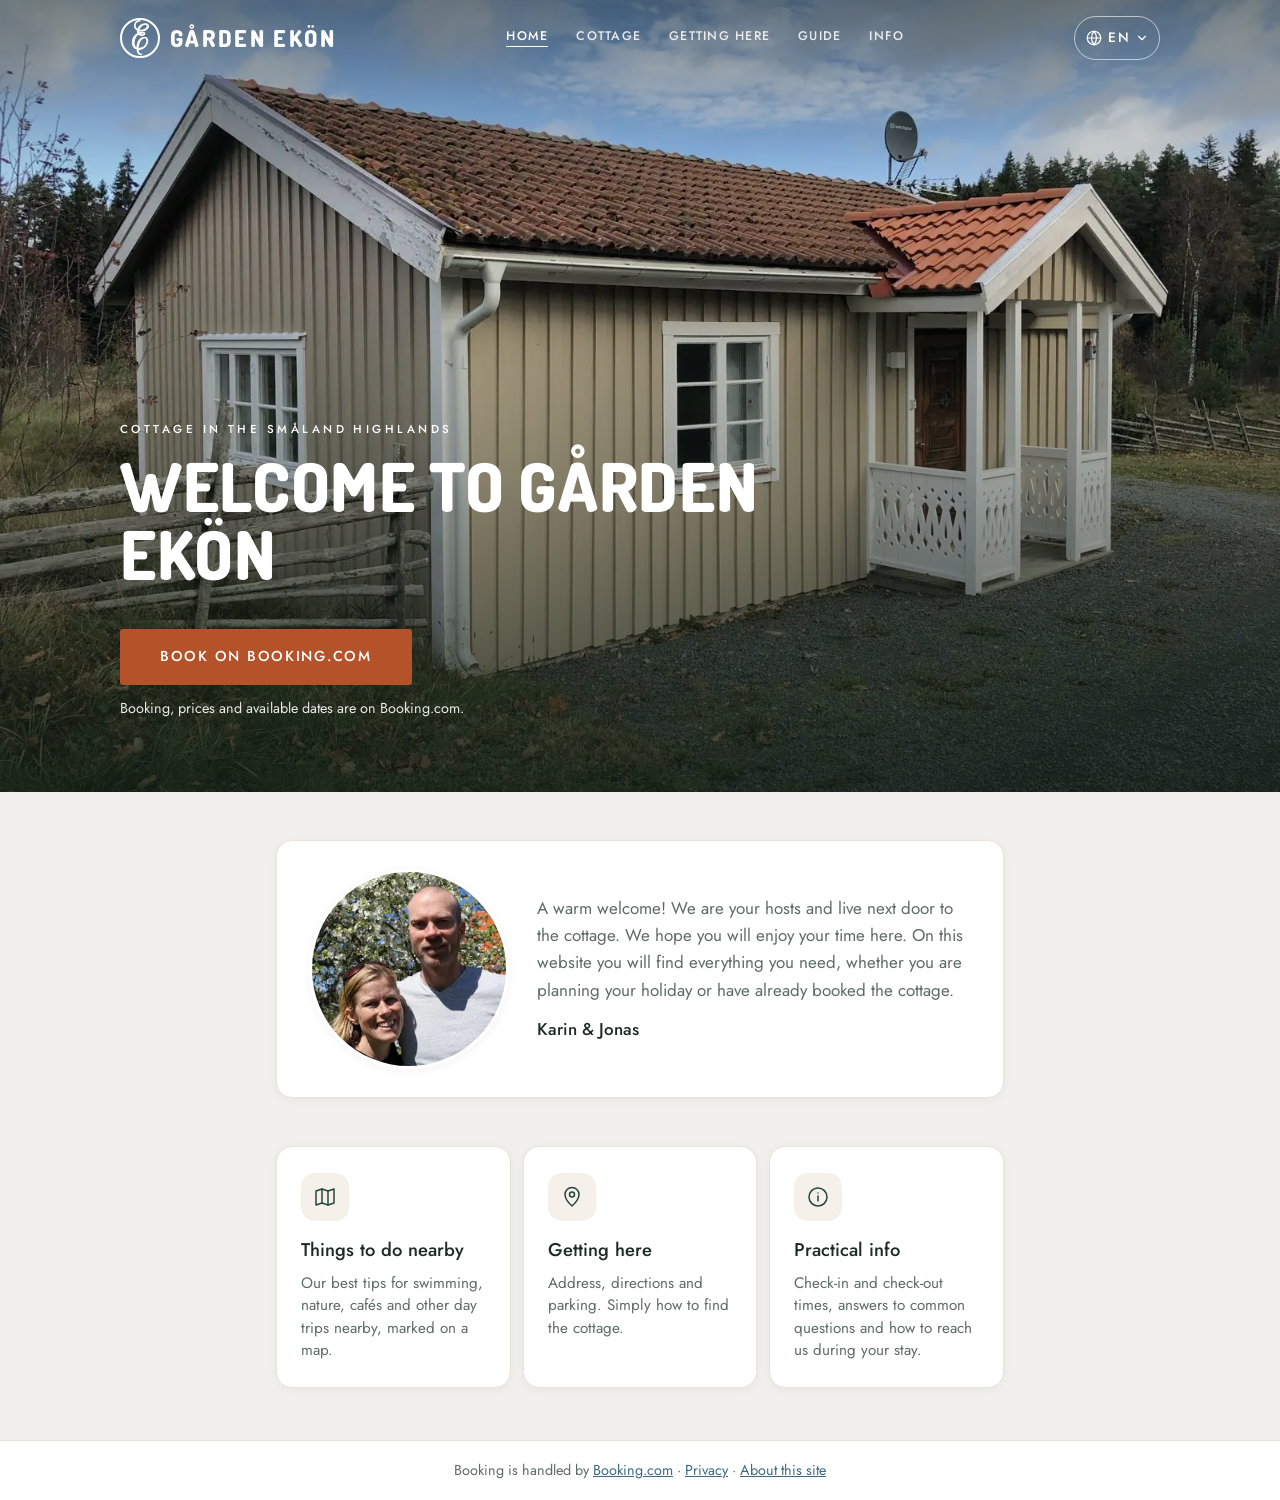
==== commit 2635477c: "Ny sida "Om sajten" med länk i sidfoten Sidan berättar att sajten är byggd med Claude och hur det gå" ====
--- a/index.html
+++ b/index.html
@@ -102,7 +102,7 @@
   </main>
 
   <footer class="sidfot">
-    <p><span data-t="sidfot.boka">Bokning sker via</span> <a href="https://www.booking.com/hotel/se/ekon-2.sv.html" target="_blank" rel="noopener">Booking.com</a> · <a href="integritet.html" data-t="sidfot.integritet">Integritet</a></p>
+    <p><span data-t="sidfot.boka">Bokning sker via</span> <a href="https://www.booking.com/hotel/se/ekon-2.sv.html" target="_blank" rel="noopener">Booking.com</a> · <a href="integritet.html" data-t="sidfot.integritet">Integritet</a> · <a href="om-sajten.html" data-t="sidfot.om">Om sajten</a></p>
   </footer>
 </body>
 </html>
--- a/css/style.css
+++ b/css/style.css
@@ -816,6 +816,10 @@
   text-align: center;
 }
 .sidfot p { max-width: 760px; margin: 0 auto; padding: 18px 16px; }
+
+/* Länklista (sidan Om sajten): varje länk minst 44 px hög klickyta */
+.lanklista { padding-left: 1.2em; }
+.lanklista a { display: inline-block; padding: 10px 0; }
 
 /* "Hoppa till innehållet": syns bara när man använder tangentbord */
 .hoppa {
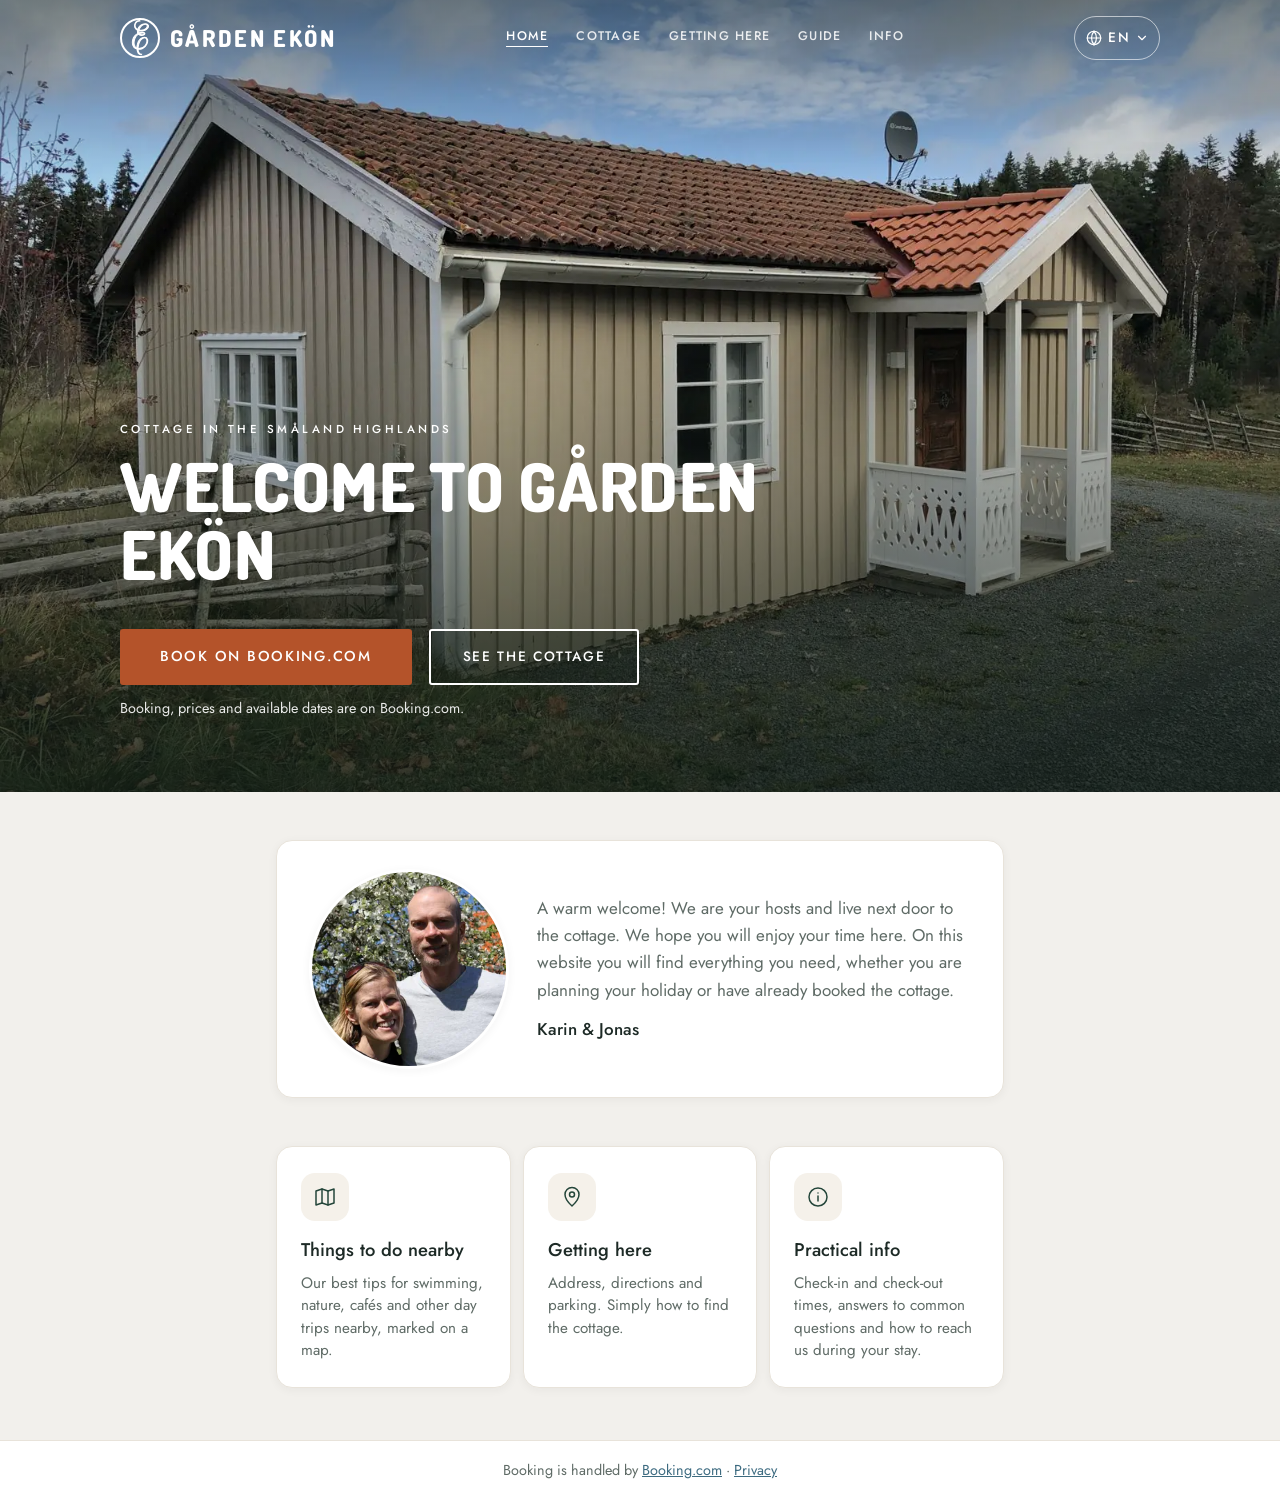
==== commit 89b4ea36: "Knapp till stugan på startsidan och lägre karta i guiden Startsidan får knappen "Se stugan" under bo" ====
--- a/index.html
+++ b/index.html
@@ -80,6 +80,7 @@
       <p class="overrubrik" data-t="hem.overrubrik">Stuga på småländska höglandet</p>
       <h1 data-t="hem.rubrik">Välkommen till Gården Ekön</h1>
       <a class="knapp knapp-boka" href="https://www.booking.com/hotel/se/ekon-2.sv.html" target="_blank" rel="noopener" data-t="hem.boka">Boka på Booking.com</a>
+      <a class="knapp knapp-hjalte" href="stugan.html" data-t="hem.stugan">Se stugan</a>
       <p class="liten-text" data-t="hem.boka.info">Bokning, priser och lediga datum finns på Booking.com.</p>
     </div>
   </section>
@@ -102,7 +103,7 @@
   </main>
 
   <footer class="sidfot">
-    <p><span data-t="sidfot.boka">Bokning sker via</span> <a href="https://www.booking.com/hotel/se/ekon-2.sv.html" target="_blank" rel="noopener">Booking.com</a> · <a href="integritet.html" data-t="sidfot.integritet">Integritet</a> · <a href="om-sajten.html" data-t="sidfot.om">Om sajten</a></p>
+    <p><span data-t="sidfot.boka">Bokning sker via</span> <a href="https://www.booking.com/hotel/se/ekon-2.sv.html" target="_blank" rel="noopener">Booking.com</a> · <a href="integritet.html" data-t="sidfot.integritet">Integritet</a></p>
   </footer>
 </body>
 </html>
--- a/css/style.css
+++ b/css/style.css
@@ -523,6 +523,16 @@
   text-transform: uppercase;
 }
 .hjalte .liten-text { color: rgba(255, 255, 255, 0.9); margin: 12px 0 0; }
+/* Knapp till stugsidan under bokningsknappen: vit kant på det mörka fotot. */
+.knapp-hjalte {
+  display: flex;
+  width: 100%;
+  margin-top: 12px;
+  background: rgba(15, 26, 21, 0.35);
+  color: #fff;
+  border: 2px solid #fff;
+}
+.knapp-hjalte:hover { background: rgba(15, 26, 21, 0.6); }
 
 /* Hälsningen från värdarna: vitt kort med rund bild. I mobilen hänger
    bilden över kortets överkant, på datorn står den bredvid texten. */
@@ -700,9 +710,11 @@
   color: var(--yta);
 }
 
+/* I mobilen är kartan lägre, så att början av listan syns under den. */
 #karta {
-  height: 55vh;
-  min-height: 280px;
+  height: 34vh;
+  height: 34svh;
+  min-height: 240px;
   max-height: 480px;
   border-radius: var(--radie);
   border: 1px solid var(--kant);
@@ -816,10 +828,6 @@
   text-align: center;
 }
 .sidfot p { max-width: 760px; margin: 0 auto; padding: 18px 16px; }
-
-/* Länklista (sidan Om sajten): varje länk minst 44 px hög klickyta */
-.lanklista { padding-left: 1.2em; }
-.lanklista a { display: inline-block; padding: 10px 0; }
 
 /* "Hoppa till innehållet": syns bara när man använder tangentbord */
 .hoppa {
@@ -927,4 +935,6 @@
   .bildgalleri { grid-template-columns: repeat(3, 1fr); }
   .bildgalleri a:first-child { grid-column: span 2; grid-row: span 2; }
   .knapp-boka { display: inline-flex; width: auto; padding: 16px 40px; }
-}
+  #karta { height: 55vh; min-height: 280px; }
+  .knapp-hjalte { display: inline-flex; width: auto; min-height: 56px; margin: 0 0 0 12px; padding: 14px 32px; vertical-align: top; }
+}
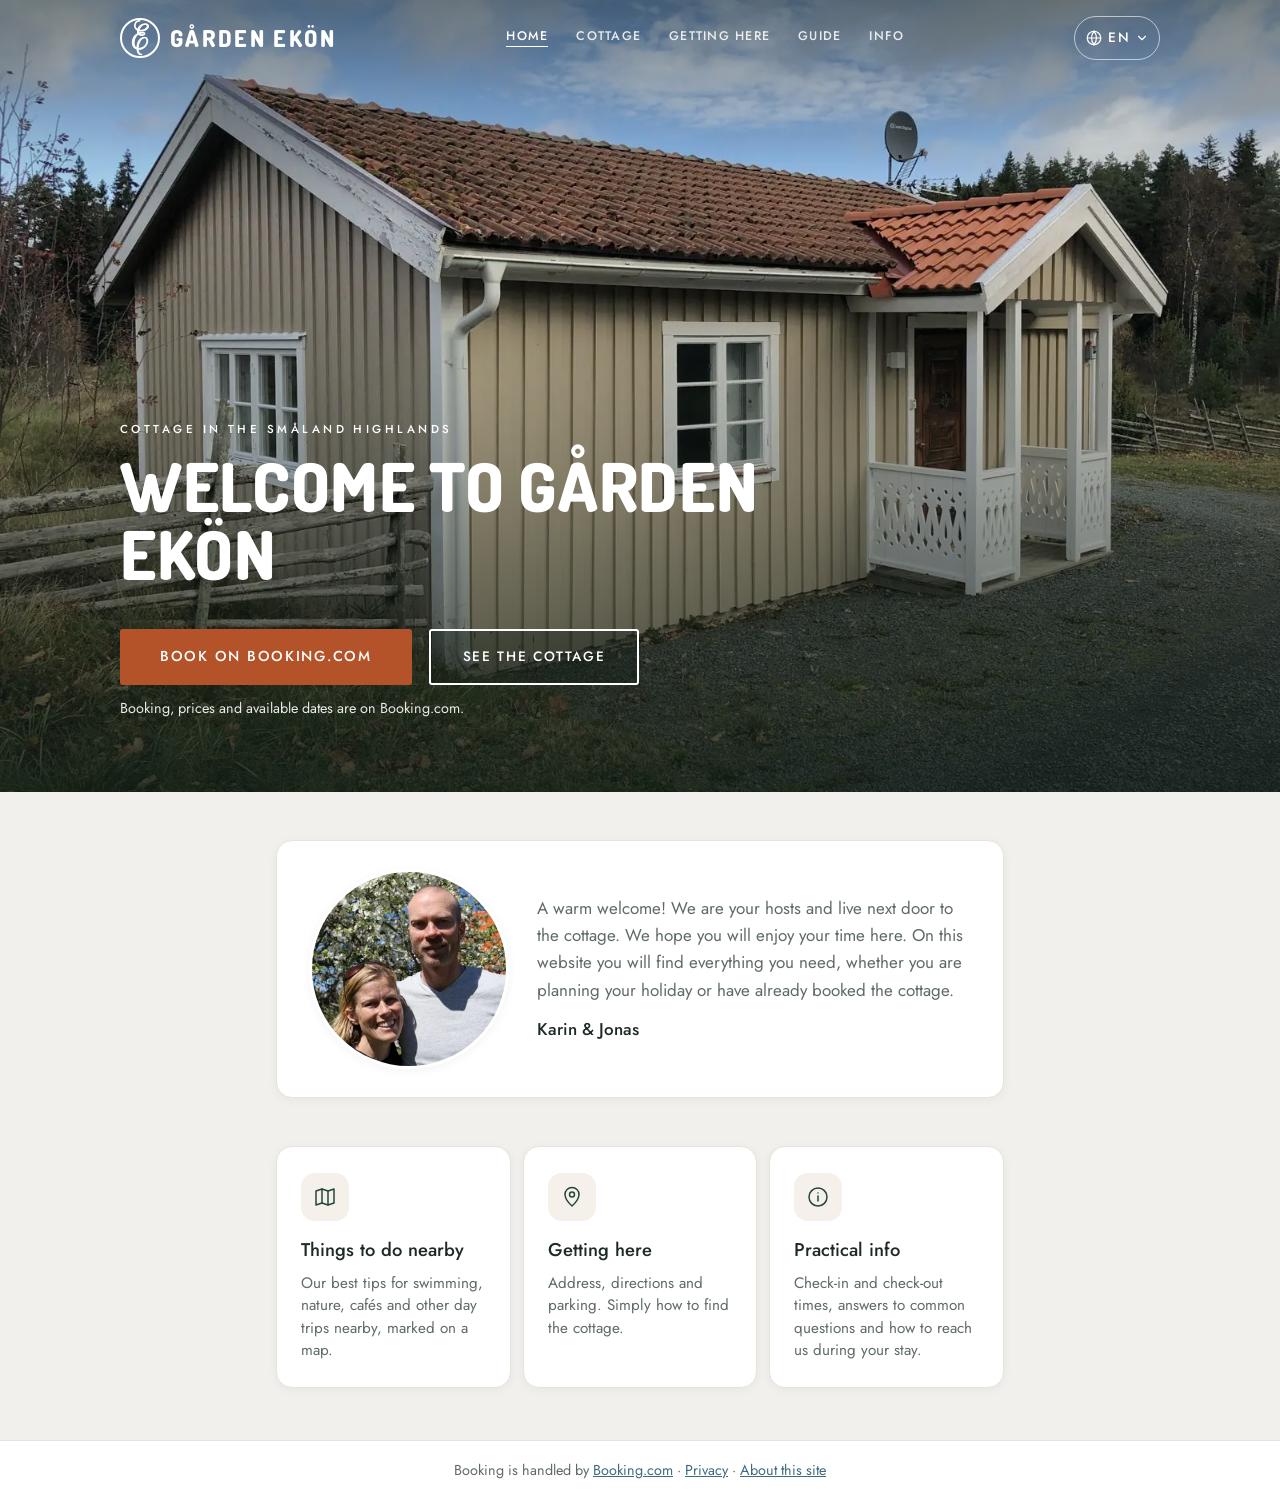
==== commit 35fded7b: "Ny sida "Om sajten" med länk i sidfoten (#70) * Ny sida "Om sajten" med länk i sidfoten  Sidan berät" ====
--- a/index.html
+++ b/index.html
@@ -103,7 +103,7 @@
   </main>
 
   <footer class="sidfot">
-    <p><span data-t="sidfot.boka">Bokning sker via</span> <a href="https://www.booking.com/hotel/se/ekon-2.sv.html" target="_blank" rel="noopener">Booking.com</a> · <a href="integritet.html" data-t="sidfot.integritet">Integritet</a></p>
+    <p><span data-t="sidfot.boka">Bokning sker via</span> <a href="https://www.booking.com/hotel/se/ekon-2.sv.html" target="_blank" rel="noopener">Booking.com</a> · <a href="integritet.html" data-t="sidfot.integritet">Integritet</a> · <a href="om-sajten.html" data-t="sidfot.om">Om sajten</a></p>
   </footer>
 </body>
 </html>
--- a/css/style.css
+++ b/css/style.css
@@ -828,6 +828,10 @@
   text-align: center;
 }
 .sidfot p { max-width: 760px; margin: 0 auto; padding: 18px 16px; }
+
+/* Tekniklistan på sidan Om sajten */
+.tekniker { padding-left: 1.2em; }
+.tekniker li { margin: 0.5em 0; }
 
 /* "Hoppa till innehållet": syns bara när man använder tangentbord */
 .hoppa {
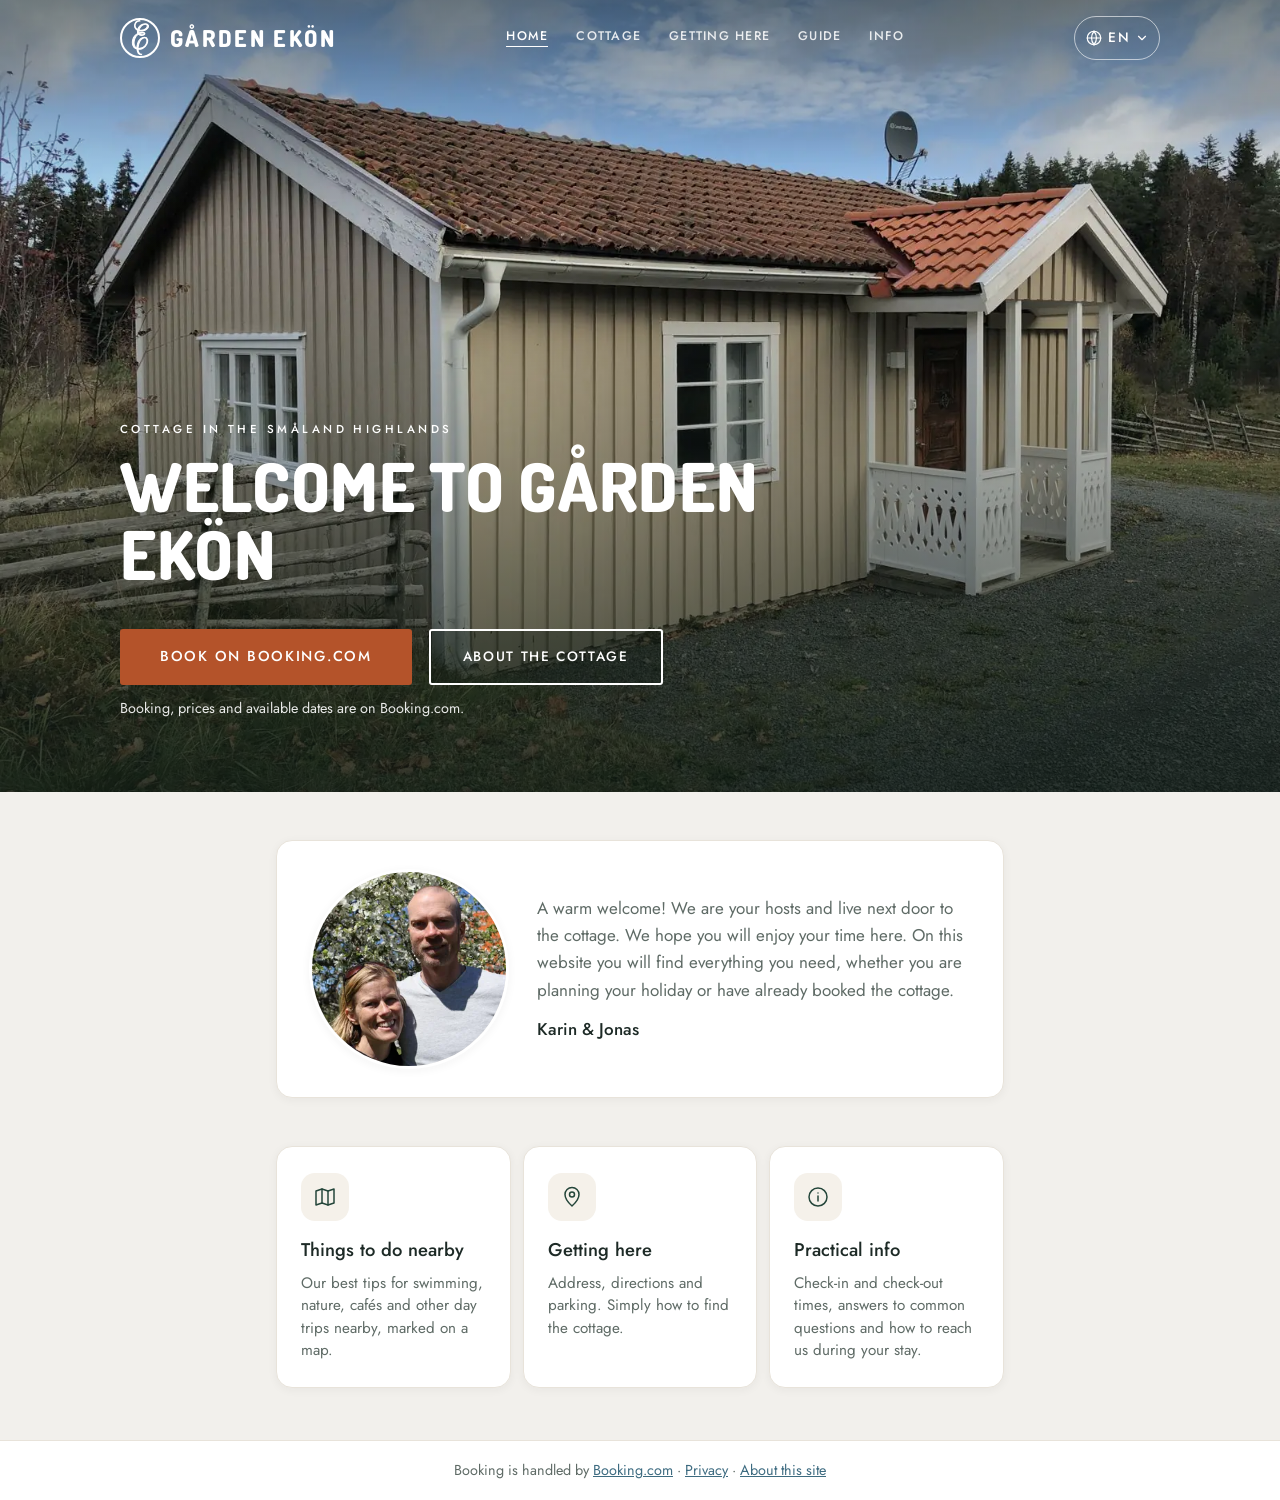
==== commit 061619e8: "Byt startsidans knapp från "Se stugan" till "Om stugan" Ändrat på alla fem språk.  Co-Authored-By: C" ====
--- a/index.html
+++ b/index.html
@@ -35,6 +35,9 @@
   </script>
   <meta name="theme-color" content="#ffffff" media="(prefers-color-scheme: light)">
   <meta name="theme-color" content="#1b211e" media="(prefers-color-scheme: dark)">
+  <link rel="icon" href="bilder/ikon/favicon.svg" type="image/svg+xml">
+  <link rel="icon" href="bilder/ikon/favicon-32.png" sizes="32x32" type="image/png">
+  <link rel="apple-touch-icon" href="bilder/ikon/apple-touch-icon.png">
   <link rel="preload" href="fonts/dosis/dosis-latin-800-normal.woff2" as="font" type="font/woff2" crossorigin>
   <link rel="preload" href="fonts/jost/jost-latin-400-normal.woff2" as="font" type="font/woff2" crossorigin>
   <link rel="preload" href="bilder/stugan/framsida-mobil.webp" as="image" type="image/webp" media="(max-width: 799px)">
@@ -80,7 +83,7 @@
       <p class="overrubrik" data-t="hem.overrubrik">Stuga på småländska höglandet</p>
       <h1 data-t="hem.rubrik">Välkommen till Gården Ekön</h1>
       <a class="knapp knapp-boka" href="https://www.booking.com/hotel/se/ekon-2.sv.html" target="_blank" rel="noopener" data-t="hem.boka">Boka på Booking.com</a>
-      <a class="knapp knapp-hjalte" href="stugan.html" data-t="hem.stugan">Se stugan</a>
+      <a class="knapp knapp-hjalte" href="stugan.html" data-t="hem.stugan">Om stugan</a>
       <p class="liten-text" data-t="hem.boka.info">Bokning, priser och lediga datum finns på Booking.com.</p>
     </div>
   </section>
